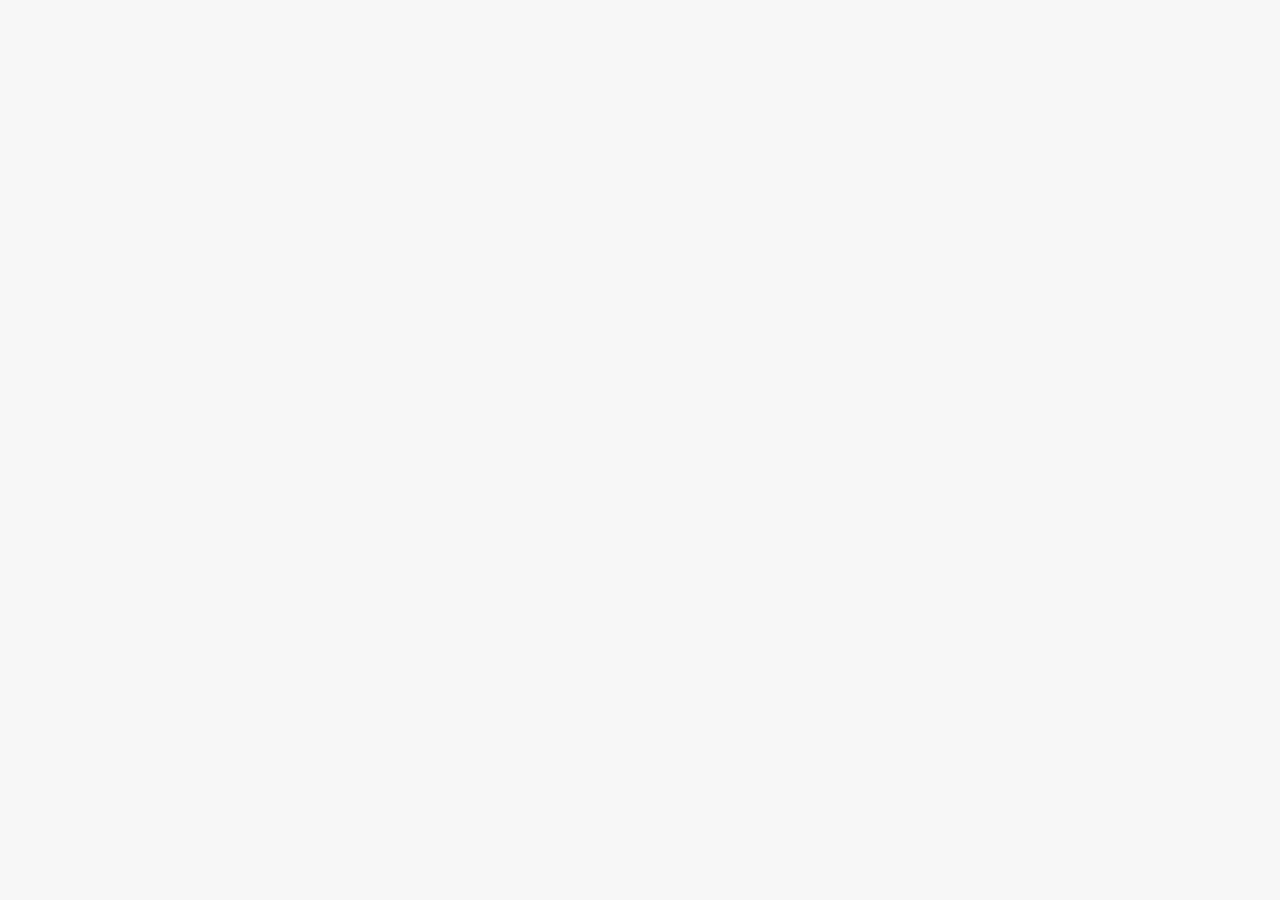
==== index.html @ 5f4c057f "Add files via upload" ====
<!doctype html><html lang="it"><head><meta charset="utf-8"><meta name="viewport" content="width=device-width,initial-scale=1"><title>Bicycle Line | Custom CRM</title><style>
:root{font-family:Inter,system-ui,-apple-system,Segoe UI,sans-serif;color:#21242b;background:#f5f6f8;font-size:14px}*{box-sizing:border-box}body{margin:0}button,input,select,textarea{font:inherit}button{cursor:pointer}button:disabled{opacity:.5;cursor:not-allowed}button:focus-visible,input:focus-visible,select:focus-visible,textarea:focus-visible{outline:2px solid #a92e3d;outline-offset:1px}.hidden{display:none!important}.shell{min-height:100vh}.sidebar{width:230px;background:#23252d;color:#fff;position:fixed;inset:0 auto 0 0;padding:25px 18px;display:flex;flex-direction:column;gap:18px}.brand{font-size:19px;font-weight:850;letter-spacing:.4px}.brand span{color:#f4a8b1}.mutedLight{color:#acacb7}.sidebtn{border:0;background:#353741;color:white;width:100%;border-radius:9px;padding:12px;text-align:left}.sidebtn.active{background:#8c2837}.sidefoot{margin-top:auto;overflow-wrap:anywhere;font-size:12px}.main{margin-left:230px;padding:32px;max-width:2000px}.top{display:flex;gap:12px;align-items:center;justify-content:space-between;margin-bottom:22px}.top h1{font-size:25px;margin:0}.sub{color:#707580;font-size:13px;margin-top:5px}.button{background:#922c3b;color:white;border:0;border-radius:8px;padding:10px 14px;font-weight:650}.button.alt{background:white;color:#252832;border:1px solid #dce0e6}.button.danger{background:#a62929}.toolbar{display:flex;gap:10px;margin:15px 0 23px;flex-wrap:wrap}input,select,textarea{background:white;border:1px solid #d8dce3;border-radius:8px;padding:10px;width:100%;color:#222}textarea{resize:vertical;min-height:75px}.toolbar input{max-width:310px}.toolbar select{max-width:210px}.columns{display:grid;grid-template-columns:repeat(5,minmax(205px,1fr));gap:12px;align-items:start}.column{background:#edf0f3;border-radius:12px;padding:12px;min-height:260px}.colhead{font-weight:750;display:flex;justify-content:space-between;align-items:center;margin-bottom:15px;font-size:13px}.count{background:#dfe3e8;padding:4px 8px;border-radius:100px}.dot{display:inline-block;width:9px;height:9px;border-radius:100%;margin-right:5px;background:#cd913a}.column:nth-child(2) .dot{background:#4a83ce}.column:nth-child(3) .dot{background:#8867cb}.column:nth-child(4) .dot{background:#c67e42}.column:nth-child(5) .dot{background:#39996f}.ticket{background:white;border:1px solid #e0e4e8;border-radius:10px;padding:14px;margin:0 0 10px;cursor:pointer;box-shadow:0 2px 4px #11111108}.ticket:hover{border-color:#bf6471}.ticket h3{font-size:14px;margin:0 0 6px}.ticket p{font-size:12px;color:#666b75;margin:4px 0}.pill{font-size:11px;background:#f6e6e8;color:#7f2733;border-radius:6px;padding:4px 6px;display:inline-block;margin-top:9px}.empty{padding:20px 6px;font-size:12px;color:#7c8189;text-align:center}.modalOverlay{position:fixed;inset:0;background:#12151c85;display:flex;justify-content:flex-end;z-index:6}.panel{width:min(560px,100%);height:100%;overflow:auto;background:white;padding:25px;box-shadow:-4px 0 25px #0002}.panel header{display:flex;justify-content:space-between;align-items:start;gap:10px}.panel h2{margin:0;font-size:23px}.close{border:0;background:#f1f2f4;padding:7px 11px;border-radius:7px}.fields{display:grid;grid-template-columns:repeat(2,minmax(0,1fr));gap:14px;margin:24px 0}.field{display:flex;flex-direction:column;gap:6px;min-width:0}.field.full{grid-column:1/-1}label{font-size:12px;font-weight:700;color:#6c7280}.value{white-space:pre-wrap;overflow-wrap:anywhere}.field a{overflow-wrap:anywhere;color:#9b2b3d}.field em{color:#9296a0;font-style:normal}.actions{display:flex;gap:10px;justify-content:flex-end;margin-top:20px}.section{border-top:1px solid #edf0f3;margin-top:22px;padding-top:20px}.events{display:flex;flex-direction:column;gap:10px}.event{font-size:12px;border-left:2px solid #d7dbe0;padding-left:10px;color:#5e636b}.card{background:white;border:1px solid #e0e4e8;padding:23px;border-radius:12px;max-width:560px}.authBg{min-height:100vh;display:grid;place-items:center;padding:20px}.authBg h1{font-size:27px}.stack{display:grid;gap:13px}.notice{padding:10px 14px;background:#fff3df;border:1px solid #efd8ac;border-radius:8px;color:#604619;margin:12px 0}.good{background:#e9f7ed;border-color:#c5e6d0;color:#255c36}.people{display:grid;gap:10px}.person{display:flex;justify-content:space-between;gap:8px;border:1px solid #e0e4e8;background:white;border-radius:8px;padding:12px}.person small{color:#888}.onlyDesktop{display:inline}@media(max-width:1100px){.columns{display:flex;overflow-x:auto;padding-bottom:25px}.column{min-width:225px;flex:1}}@media(max-width:700px){.sidebar{position:static;width:auto;padding:15px;gap:8px}.sidefoot{display:none}.main{margin:0;padding:18px}.top{flex-wrap:wrap}.top h1{font-size:20px}.onlyDesktop{display:none}}
</style></head><body>
<div id="setup" class="authBg hidden"><div class="card"><h1>Configurazione necessaria</h1><p>Apri <strong>config.js</strong> e inserisci URL progetto e chiave pubblica Supabase. Leggi la guida INSTALLAZIONE.md.</p></div></div>
<div id="auth" class="authBg hidden"><form class="card stack" id="loginForm"><div class="brand" style="color:#23252d">BICYCLE <span>LINE</span></div><h1>Custom CRM</h1><p class="sub">Accedi con la tua email aziendale.</p><div class="field"><label>Email</label><input id="loginEmail" type="email" required autocomplete="email"></div><div class="field"><label>Password</label><input id="loginPassword" type="password" required autocomplete="current-password"></div><button class="button">Accedi</button><button id="resetBtn" class="button alt" type="button">Password dimenticata?</button><div id="loginMsg" role="status"></div></form></div>
<div id="app" class="shell hidden"><aside class="sidebar"><div class="brand">BICYCLE <span>LINE</span><div class="mutedLight" style="font-size:12px;font-weight:400;margin-top:6px">Custom CRM</div></div><button id="boardTab" class="sidebtn active">▦ &nbsp; Richieste</button><button id="peopleTab" class="sidebtn">♙ &nbsp; Collaboratori</button><div class="sidefoot"><div id="myEmail"></div><div id="myRole" class="mutedLight"></div><button id="passwordBtn" style="margin-top:12px" class="sidebtn">Cambia password</button><button id="logoutBtn" style="margin-top:6px" class="sidebtn">Esci</button></div></aside><main class="main"><section id="boardView"><div class="top"><div><h1>Richieste Custom</h1><div class="sub">Tutte le squadre, sempre visibili a tutti i collaboratori.</div></div><button class="button" id="newBtn">+ Nuova richiesta</button></div><div id="notice"></div><div class="toolbar"><input id="search" placeholder="Cerca squadra, referente, email..."><select id="filterAssignee"><option value="">Tutti i collaboratori</option></select><button class="button alt" id="refresh">↻ Aggiorna</button></div><div class="columns" id="columns"></div></section><section id="peopleView" class="hidden"><div class="top"><div><h1>Collaboratori</h1><div class="sub">Tutti vedono le richieste. Solo gli amministratori inviano inviti.</div></div></div><div id="inviteBlock" class="card hidden"><h3>Invita un collaboratore</h3><form id="inviteForm" class="stack"><input type="text" id="inviteName" placeholder="Nome e cognome"><input type="email" id="inviteEmail" placeholder="Email del collaboratore" required><button class="button">Invia invito</button><div id="inviteMsg" role="status"></div></form></div><h3>Utenti attivi</h3><div id="peopleList" class="people"></div></section></main></div>
<div class="modalOverlay hidden" id="overlay"><div class="panel"><header><div><h2 id="panelTitle">Richiesta</h2><div id="panelCreated" class="sub"></div></div><button class="close" id="closePanel" aria-label="Chiudi">✕</button></header><form id="requestForm"><div class="fields"><div class="field full"><label>Nome squadra</label><input id="fTeam" required maxlength="250"></div><div class="field"><label>Referente</label><input id="fName" maxlength="250"></div><div class="field"><label>Sport</label><input id="fSport" maxlength="100"></div><div class="field"><label>Email</label><input id="fEmail" type="email" maxlength="320"></div><div class="field"><label>Numero atleti</label><input id="fAthletes" maxlength="100"></div><div class="field full"><label>Telefono</label><input id="fPhone" maxlength="100"></div><div class="field full"><label>Messaggio ricevuto</label><textarea id="fMessage" rows="3" maxlength="10000"></textarea></div></div><div class="section stack"><div class="field"><label>Stato</label><select id="fStatus"></select></div><div class="field"><label>Assegnato a</label><select id="fAssignee"></select></div><div class="field"><label>Note interne</label><textarea id="fNotes" rows="3" maxlength="10000" placeholder="Annotazioni visibili a tutti i collaboratori"></textarea></div></div><div class="actions"><button class="button alt" type="button" id="cancel">Annulla</button><button class="button" id="saveRequest" type="submit">Salva modifiche</button></div><div id="formMsg" role="status"></div></form><div class="section" id="historyArea"><h3>Storico attività</h3><div id="events" class="events"></div></div></div></div>
<script src="./config.js"></script><script type="module">
import {createClient} from 'https://esm.sh/@supabase/supabase-js@2';
const cfg=window.CRM_CONFIG||{};const $=id=>document.getElementById(id);
const labels={da_rispondere:'Da rispondere',in_trattativa:'In trattativa',preventivo_inviato:'Preventivo inviato',in_lavorazione:'In lavorazione',completato:'Completato'};
const esc=s=>String(s??'').replace(/[&<>"']/g,c=>({'&':'&amp;','<':'&lt;','>':'&gt;','"':'&quot;',"'":'&#39;'}[c]));
const date=s=>s?new Date(s).toLocaleString('it-IT'):'—';
let db=null,session=null,me=null,profiles=[],requests=[],editing=null,channel=null;
const message=(el,t,ok=false)=>{el.innerHTML=t?`<div class="notice ${ok?'good':''}">${esc(t)}</div>`:''};
if(!cfg.supabaseUrl||!cfg.supabaseAnonKey||cfg.supabaseUrl.includes('YOUR_PROJECT'))$('setup').classList.remove('hidden');
else {db=createClient(cfg.supabaseUrl,cfg.supabaseAnonKey,{auth:{persistSession:true,autoRefreshToken:true,detectSessionInUrl:true}});init();}
async function init(){const {data:{session:s}}=await db.auth.getSession();await routeSession(s);db.auth.onAuthStateChange((event,s)=>{if(event==='SIGNED_OUT')routeSession(null);else if(event==='SIGNED_IN'||event==='TOKEN_REFRESHED'||event==='USER_UPDATED')setTimeout(()=>routeSession(s),0);});}
async function routeSession(s){session=s;if(!s){$('app').classList.add('hidden');$('auth').classList.remove('hidden');return;}const {data,error}=await db.from('profiles').select('*').eq('id',s.user.id).single();if(error||!data){$('auth').classList.remove('hidden');$('app').classList.add('hidden');message($('loginMsg'),'Profilo non disponibile: verifica lo schema e il trigger su Supabase.');return;}me=data;$('myEmail').textContent=me.email;$('myRole').textContent=me.role==='admin'?'Amministratore':'Collaboratore';$('auth').classList.add('hidden');$('app').classList.remove('hidden');$('inviteBlock').classList.toggle('hidden',me.role!=='admin');await reload();subscribe();if(location.hash.includes('type=invite')||location.hash.includes('type=recovery')){history.replaceState(null,'',location.pathname);setTimeout(()=>changePassword(),100);}}
async function reload(){const [pr,rr]=await Promise.all([db.from('profiles').select('id,email,full_name,role').order('email'),db.from('requests').select('*').order('created_at',{ascending:false}).limit(2000)]);if(pr.error||rr.error){message($('notice'),pr.error?.message||rr.error?.message);return;}profiles=pr.data;requests=rr.data;render();}
function subscribe(){if(channel)db.removeChannel(channel);channel=db.channel('crm-changes').on('postgres_changes',{event:'*',schema:'public',table:'requests'},()=>reload()).on('postgres_changes',{event:'*',schema:'public',table:'profiles'},()=>reload()).subscribe();}
function userName(id){const u=profiles.find(p=>p.id===id);return u?(u.full_name||u.email):'Non assegnato';}
function render(){const q=$('search').value.toLowerCase().trim(),f=$('filterAssignee').value;$('filterAssignee').innerHTML='<option value="">Tutti i collaboratori</option><option value="none">Non assegnate</option>'+profiles.map(p=>`<option value="${esc(p.id)}">${esc(p.full_name||p.email)}</option>`).join('');$('filterAssignee').value=f;const found=requests.filter(r=>(!q||[r.team,r.contact_name,r.email,r.sport,r.message].some(v=>String(v||'').toLowerCase().includes(q)))&&(!f||(f==='none'?!r.assigned_to:r.assigned_to===f)));$('columns').innerHTML=Object.entries(labels).map(([key,label])=>{const list=found.filter(r=>r.status===key);return `<div class="column"><div class="colhead"><span><i class="dot"></i>${esc(label)}</span><span class="count">${list.length}</span></div>${list.map(r=>`<article class="ticket" data-id="${esc(r.id)}" tabindex="0" role="button"><h3>${esc(r.team)}</h3><p>${esc(r.contact_name||'Referente non indicato')}</p><p>${esc(r.sport||'Sport non indicato')} · ${esc(date(r.created_at).split(',')[0])}</p><span class="pill">♙ ${esc(userName(r.assigned_to))}</span></article>`).join('')||'<div class="empty">Nessuna richiesta</div>'}</div>`}).join('');document.querySelectorAll('.ticket').forEach(el=>{const open=()=>openRequest(el.dataset.id);el.addEventListener('click',open);el.addEventListener('keydown',e=>{if(e.key==='Enter')open();});});$('peopleList').innerHTML=profiles.map(p=>`<div class="person"><span><strong>${esc(p.full_name||p.email)}</strong><br><small>${esc(p.email)}</small></span><span>${p.role==='admin'?'Amministratore':'Collaboratore'}</span></div>`).join('');}
function openRequest(id=null){editing=id?requests.find(x=>x.id===id):null;const r=editing||{};$('panelTitle').textContent=r.team||'Nuova richiesta';$('panelCreated').textContent=editing?'Ricevuta il '+date(r.created_at):'Inserimento manuale';for(const [field,key] of [['fTeam','team'],['fName','contact_name'],['fSport','sport'],['fEmail','email'],['fAthletes','athletes'],['fPhone','phone'],['fMessage','message'],['fNotes','notes']])$(field).value=r[key]||'';$('fStatus').innerHTML=Object.entries(labels).map(([k,v])=>`<option value="${k}">${v}</option>`).join('');$('fStatus').value=r.status||'da_rispondere';$('fAssignee').innerHTML='<option value="">Non assegnato</option>'+profiles.map(p=>`<option value="${esc(p.id)}">${esc(p.full_name||p.email)}</option>`).join('');$('fAssignee').value=r.assigned_to||'';message($('formMsg'),'');$('historyArea').classList.toggle('hidden',!editing);$('overlay').classList.remove('hidden');if(editing)loadEvents(id);}
async function loadEvents(id){$('events').textContent='Caricamento...';const {data,error}=await db.from('request_events').select('*').eq('request_id',id).order('created_at',{ascending:false}).limit(80);if(error){$('events').textContent='Storico non disponibile';return;}$('events').innerHTML=(data||[]).map(e=>`<div class="event"><strong>${e.event_type==='created'?'Richiesta creata':'Richiesta aggiornata'}</strong> · ${esc(e.actor?userName(e.actor):'Automazione')} · ${esc(date(e.created_at))}<div>${esc(Object.keys(e.detail||{}).filter(x=>x!=='source').map(x=>x==='status'?'Stato':x==='assigned_to'?'Assegnazione':x==='notes'?'Note':x==='contact'?'Dati contatto':x).join(', '))}</div></div>`).join('')||'Nessuna attività';}
function close(){ $('overlay').classList.add('hidden');editing=null;}
$('requestForm').addEventListener('submit',async e=>{e.preventDefault();const payload={team:$('fTeam').value.trim(),contact_name:$('fName').value.trim(),sport:$('fSport').value.trim(),email:$('fEmail').value.trim(),athletes:$('fAthletes').value.trim(),phone:$('fPhone').value.trim(),message:$('fMessage').value.trim(),notes:$('fNotes').value,status:$('fStatus').value,assigned_to:$('fAssignee').value||null};if(!payload.team)return message($('formMsg'),'Nome squadra obbligatorio');$('saveRequest').disabled=true;const result=editing?await db.from('requests').update(payload).eq('id',editing.id):await db.from('requests').insert({...payload,created_by:me.id,source:'manual'});$('saveRequest').disabled=false;if(result.error)return message($('formMsg'),result.error.message);close();await reload();});
$('loginForm').addEventListener('submit',async e=>{e.preventDefault();const {error}=await db.auth.signInWithPassword({email:$('loginEmail').value,password:$('loginPassword').value});message($('loginMsg'),error?error.message:'Accesso effettuato',!error);});
$('resetBtn').onclick=async()=>{const email=$('loginEmail').value.trim();if(!email)return message($('loginMsg'),'Inserisci prima la tua email.');const {error}=await db.auth.resetPasswordForEmail(email,{redirectTo:location.origin+location.pathname});message($('loginMsg'),error?error.message:'Se l’account esiste, riceverai un link per reimpostare la password.',!error);};
async function changePassword(){const pw=prompt('Inserisci la nuova password (minimo 8 caratteri):');if(pw===null)return;if(pw.length<8)return alert('Password troppo corta.');const {error}=await db.auth.updateUser({password:pw});alert(error?error.message:'Password aggiornata.');}
$('passwordBtn').onclick=changePassword;$('logoutBtn').onclick=()=>db.auth.signOut();$('newBtn').onclick=()=>openRequest();$('closePanel').onclick=close;$('cancel').onclick=close;$('overlay').addEventListener('click',e=>{if(e.target===$('overlay'))close();});$('search').addEventListener('input',render);$('filterAssignee').addEventListener('change',render);$('refresh').onclick=reload;
$('boardTab').onclick=()=>toggleTab(true);$('peopleTab').onclick=()=>toggleTab(false);function toggleTab(board){$('boardView').classList.toggle('hidden',!board);$('peopleView').classList.toggle('hidden',board);$('boardTab').classList.toggle('active',board);$('peopleTab').classList.toggle('active',!board);}
$('inviteForm').onsubmit=async e=>{e.preventDefault();message($('inviteMsg'),'');const {data,error}=await db.functions.invoke('invite-user',{body:{email:$('inviteEmail').value.trim(),full_name:$('inviteName').value.trim()}});if(error||data?.error)return message($('inviteMsg'),data?.error||error?.message||'Invito non riuscito');message($('inviteMsg'),'Invito inviato. Il collaboratore deve aprire la mail.',true);$('inviteForm').reset();};
</script></body></html>
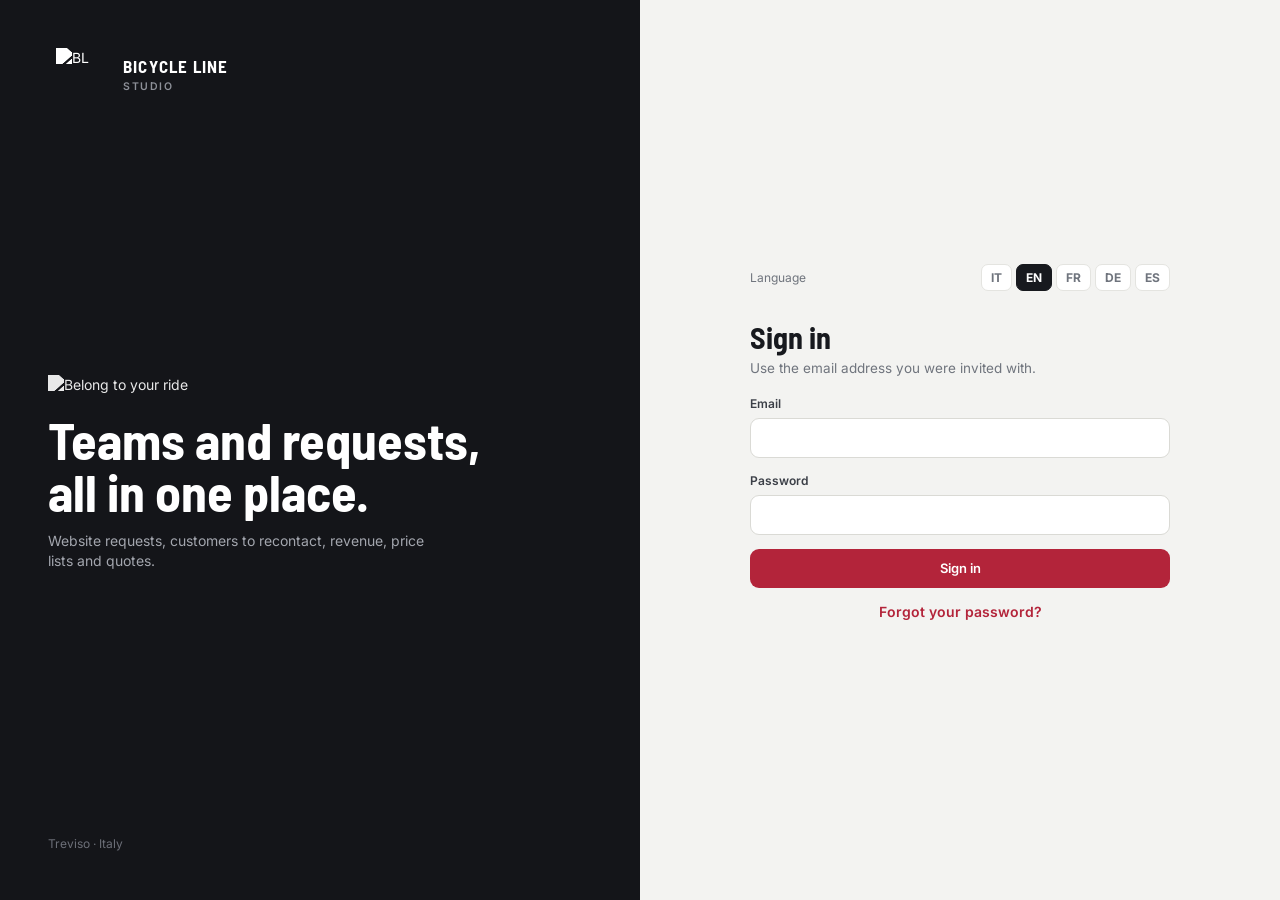
==== commit 9a3a01a2: "Add files via upload" ====
--- a/index.html
+++ b/index.html
@@ -1,34 +1,36 @@
-<!doctype html><html lang="it"><head><meta charset="utf-8"><meta name="viewport" content="width=device-width,initial-scale=1"><title>Bicycle Line | Custom CRM</title><style>
-:root{font-family:Inter,system-ui,-apple-system,Segoe UI,sans-serif;color:#21242b;background:#f5f6f8;font-size:14px}*{box-sizing:border-box}body{margin:0}button,input,select,textarea{font:inherit}button{cursor:pointer}button:disabled{opacity:.5;cursor:not-allowed}button:focus-visible,input:focus-visible,select:focus-visible,textarea:focus-visible{outline:2px solid #a92e3d;outline-offset:1px}.hidden{display:none!important}.shell{min-height:100vh}.sidebar{width:230px;background:#23252d;color:#fff;position:fixed;inset:0 auto 0 0;padding:25px 18px;display:flex;flex-direction:column;gap:18px}.brand{font-size:19px;font-weight:850;letter-spacing:.4px}.brand span{color:#f4a8b1}.mutedLight{color:#acacb7}.sidebtn{border:0;background:#353741;color:white;width:100%;border-radius:9px;padding:12px;text-align:left}.sidebtn.active{background:#8c2837}.sidefoot{margin-top:auto;overflow-wrap:anywhere;font-size:12px}.main{margin-left:230px;padding:32px;max-width:2000px}.top{display:flex;gap:12px;align-items:center;justify-content:space-between;margin-bottom:22px}.top h1{font-size:25px;margin:0}.sub{color:#707580;font-size:13px;margin-top:5px}.button{background:#922c3b;color:white;border:0;border-radius:8px;padding:10px 14px;font-weight:650}.button.alt{background:white;color:#252832;border:1px solid #dce0e6}.button.danger{background:#a62929}.toolbar{display:flex;gap:10px;margin:15px 0 23px;flex-wrap:wrap}input,select,textarea{background:white;border:1px solid #d8dce3;border-radius:8px;padding:10px;width:100%;color:#222}textarea{resize:vertical;min-height:75px}.toolbar input{max-width:310px}.toolbar select{max-width:210px}.columns{display:grid;grid-template-columns:repeat(5,minmax(205px,1fr));gap:12px;align-items:start}.column{background:#edf0f3;border-radius:12px;padding:12px;min-height:260px}.colhead{font-weight:750;display:flex;justify-content:space-between;align-items:center;margin-bottom:15px;font-size:13px}.count{background:#dfe3e8;padding:4px 8px;border-radius:100px}.dot{display:inline-block;width:9px;height:9px;border-radius:100%;margin-right:5px;background:#cd913a}.column:nth-child(2) .dot{background:#4a83ce}.column:nth-child(3) .dot{background:#8867cb}.column:nth-child(4) .dot{background:#c67e42}.column:nth-child(5) .dot{background:#39996f}.ticket{background:white;border:1px solid #e0e4e8;border-radius:10px;padding:14px;margin:0 0 10px;cursor:pointer;box-shadow:0 2px 4px #11111108}.ticket:hover{border-color:#bf6471}.ticket h3{font-size:14px;margin:0 0 6px}.ticket p{font-size:12px;color:#666b75;margin:4px 0}.pill{font-size:11px;background:#f6e6e8;color:#7f2733;border-radius:6px;padding:4px 6px;display:inline-block;margin-top:9px}.empty{padding:20px 6px;font-size:12px;color:#7c8189;text-align:center}.modalOverlay{position:fixed;inset:0;background:#12151c85;display:flex;justify-content:flex-end;z-index:6}.panel{width:min(560px,100%);height:100%;overflow:auto;background:white;padding:25px;box-shadow:-4px 0 25px #0002}.panel header{display:flex;justify-content:space-between;align-items:start;gap:10px}.panel h2{margin:0;font-size:23px}.close{border:0;background:#f1f2f4;padding:7px 11px;border-radius:7px}.fields{display:grid;grid-template-columns:repeat(2,minmax(0,1fr));gap:14px;margin:24px 0}.field{display:flex;flex-direction:column;gap:6px;min-width:0}.field.full{grid-column:1/-1}label{font-size:12px;font-weight:700;color:#6c7280}.value{white-space:pre-wrap;overflow-wrap:anywhere}.field a{overflow-wrap:anywhere;color:#9b2b3d}.field em{color:#9296a0;font-style:normal}.actions{display:flex;gap:10px;justify-content:flex-end;margin-top:20px}.section{border-top:1px solid #edf0f3;margin-top:22px;padding-top:20px}.events{display:flex;flex-direction:column;gap:10px}.event{font-size:12px;border-left:2px solid #d7dbe0;padding-left:10px;color:#5e636b}.card{background:white;border:1px solid #e0e4e8;padding:23px;border-radius:12px;max-width:560px}.authBg{min-height:100vh;display:grid;place-items:center;padding:20px}.authBg h1{font-size:27px}.stack{display:grid;gap:13px}.notice{padding:10px 14px;background:#fff3df;border:1px solid #efd8ac;border-radius:8px;color:#604619;margin:12px 0}.good{background:#e9f7ed;border-color:#c5e6d0;color:#255c36}.people{display:grid;gap:10px}.person{display:flex;justify-content:space-between;gap:8px;border:1px solid #e0e4e8;background:white;border-radius:8px;padding:12px}.person small{color:#888}.onlyDesktop{display:inline}@media(max-width:1100px){.columns{display:flex;overflow-x:auto;padding-bottom:25px}.column{min-width:225px;flex:1}}@media(max-width:700px){.sidebar{position:static;width:auto;padding:15px;gap:8px}.sidefoot{display:none}.main{margin:0;padding:18px}.top{flex-wrap:wrap}.top h1{font-size:20px}.onlyDesktop{display:none}}
-</style></head><body>
-<div id="setup" class="authBg hidden"><div class="card"><h1>Configurazione necessaria</h1><p>Apri <strong>config.js</strong> e inserisci URL progetto e chiave pubblica Supabase. Leggi la guida INSTALLAZIONE.md.</p></div></div>
-<div id="auth" class="authBg hidden"><form class="card stack" id="loginForm"><div class="brand" style="color:#23252d">BICYCLE <span>LINE</span></div><h1>Custom CRM</h1><p class="sub">Accedi con la tua email aziendale.</p><div class="field"><label>Email</label><input id="loginEmail" type="email" required autocomplete="email"></div><div class="field"><label>Password</label><input id="loginPassword" type="password" required autocomplete="current-password"></div><button class="button">Accedi</button><button id="resetBtn" class="button alt" type="button">Password dimenticata?</button><div id="loginMsg" role="status"></div></form></div>
-<div id="app" class="shell hidden"><aside class="sidebar"><div class="brand">BICYCLE <span>LINE</span><div class="mutedLight" style="font-size:12px;font-weight:400;margin-top:6px">Custom CRM</div></div><button id="boardTab" class="sidebtn active">▦ &nbsp; Richieste</button><button id="peopleTab" class="sidebtn">♙ &nbsp; Collaboratori</button><div class="sidefoot"><div id="myEmail"></div><div id="myRole" class="mutedLight"></div><button id="passwordBtn" style="margin-top:12px" class="sidebtn">Cambia password</button><button id="logoutBtn" style="margin-top:6px" class="sidebtn">Esci</button></div></aside><main class="main"><section id="boardView"><div class="top"><div><h1>Richieste Custom</h1><div class="sub">Tutte le squadre, sempre visibili a tutti i collaboratori.</div></div><button class="button" id="newBtn">+ Nuova richiesta</button></div><div id="notice"></div><div class="toolbar"><input id="search" placeholder="Cerca squadra, referente, email..."><select id="filterAssignee"><option value="">Tutti i collaboratori</option></select><button class="button alt" id="refresh">↻ Aggiorna</button></div><div class="columns" id="columns"></div></section><section id="peopleView" class="hidden"><div class="top"><div><h1>Collaboratori</h1><div class="sub">Tutti vedono le richieste. Solo gli amministratori inviano inviti.</div></div></div><div id="inviteBlock" class="card hidden"><h3>Invita un collaboratore</h3><form id="inviteForm" class="stack"><input type="text" id="inviteName" placeholder="Nome e cognome"><input type="email" id="inviteEmail" placeholder="Email del collaboratore" required><button class="button">Invia invito</button><div id="inviteMsg" role="status"></div></form></div><h3>Utenti attivi</h3><div id="peopleList" class="people"></div></section></main></div>
-<div class="modalOverlay hidden" id="overlay"><div class="panel"><header><div><h2 id="panelTitle">Richiesta</h2><div id="panelCreated" class="sub"></div></div><button class="close" id="closePanel" aria-label="Chiudi">✕</button></header><form id="requestForm"><div class="fields"><div class="field full"><label>Nome squadra</label><input id="fTeam" required maxlength="250"></div><div class="field"><label>Referente</label><input id="fName" maxlength="250"></div><div class="field"><label>Sport</label><input id="fSport" maxlength="100"></div><div class="field"><label>Email</label><input id="fEmail" type="email" maxlength="320"></div><div class="field"><label>Numero atleti</label><input id="fAthletes" maxlength="100"></div><div class="field full"><label>Telefono</label><input id="fPhone" maxlength="100"></div><div class="field full"><label>Messaggio ricevuto</label><textarea id="fMessage" rows="3" maxlength="10000"></textarea></div></div><div class="section stack"><div class="field"><label>Stato</label><select id="fStatus"></select></div><div class="field"><label>Assegnato a</label><select id="fAssignee"></select></div><div class="field"><label>Note interne</label><textarea id="fNotes" rows="3" maxlength="10000" placeholder="Annotazioni visibili a tutti i collaboratori"></textarea></div></div><div class="actions"><button class="button alt" type="button" id="cancel">Annulla</button><button class="button" id="saveRequest" type="submit">Salva modifiche</button></div><div id="formMsg" role="status"></div></form><div class="section" id="historyArea"><h3>Storico attività</h3><div id="events" class="events"></div></div></div></div>
-<script src="./config.js"></script><script type="module">
-import {createClient} from 'https://esm.sh/@supabase/supabase-js@2';
-const cfg=window.CRM_CONFIG||{};const $=id=>document.getElementById(id);
-const labels={da_rispondere:'Da rispondere',in_trattativa:'In trattativa',preventivo_inviato:'Preventivo inviato',in_lavorazione:'In lavorazione',completato:'Completato'};
-const esc=s=>String(s??'').replace(/[&<>"']/g,c=>({'&':'&amp;','<':'&lt;','>':'&gt;','"':'&quot;',"'":'&#39;'}[c]));
-const date=s=>s?new Date(s).toLocaleString('it-IT'):'—';
-let db=null,session=null,me=null,profiles=[],requests=[],editing=null,channel=null;
-const message=(el,t,ok=false)=>{el.innerHTML=t?`<div class="notice ${ok?'good':''}">${esc(t)}</div>`:''};
-if(!cfg.supabaseUrl||!cfg.supabaseAnonKey||cfg.supabaseUrl.includes('YOUR_PROJECT'))$('setup').classList.remove('hidden');
-else {db=createClient(cfg.supabaseUrl,cfg.supabaseAnonKey,{auth:{persistSession:true,autoRefreshToken:true,detectSessionInUrl:true}});init();}
-async function init(){const {data:{session:s}}=await db.auth.getSession();await routeSession(s);db.auth.onAuthStateChange((event,s)=>{if(event==='SIGNED_OUT')routeSession(null);else if(event==='SIGNED_IN'||event==='TOKEN_REFRESHED'||event==='USER_UPDATED')setTimeout(()=>routeSession(s),0);});}
-async function routeSession(s){session=s;if(!s){$('app').classList.add('hidden');$('auth').classList.remove('hidden');return;}const {data,error}=await db.from('profiles').select('*').eq('id',s.user.id).single();if(error||!data){$('auth').classList.remove('hidden');$('app').classList.add('hidden');message($('loginMsg'),'Profilo non disponibile: verifica lo schema e il trigger su Supabase.');return;}me=data;$('myEmail').textContent=me.email;$('myRole').textContent=me.role==='admin'?'Amministratore':'Collaboratore';$('auth').classList.add('hidden');$('app').classList.remove('hidden');$('inviteBlock').classList.toggle('hidden',me.role!=='admin');await reload();subscribe();if(location.hash.includes('type=invite')||location.hash.includes('type=recovery')){history.replaceState(null,'',location.pathname);setTimeout(()=>changePassword(),100);}}
-async function reload(){const [pr,rr]=await Promise.all([db.from('profiles').select('id,email,full_name,role').order('email'),db.from('requests').select('*').order('created_at',{ascending:false}).limit(2000)]);if(pr.error||rr.error){message($('notice'),pr.error?.message||rr.error?.message);return;}profiles=pr.data;requests=rr.data;render();}
-function subscribe(){if(channel)db.removeChannel(channel);channel=db.channel('crm-changes').on('postgres_changes',{event:'*',schema:'public',table:'requests'},()=>reload()).on('postgres_changes',{event:'*',schema:'public',table:'profiles'},()=>reload()).subscribe();}
-function userName(id){const u=profiles.find(p=>p.id===id);return u?(u.full_name||u.email):'Non assegnato';}
-function render(){const q=$('search').value.toLowerCase().trim(),f=$('filterAssignee').value;$('filterAssignee').innerHTML='<option value="">Tutti i collaboratori</option><option value="none">Non assegnate</option>'+profiles.map(p=>`<option value="${esc(p.id)}">${esc(p.full_name||p.email)}</option>`).join('');$('filterAssignee').value=f;const found=requests.filter(r=>(!q||[r.team,r.contact_name,r.email,r.sport,r.message].some(v=>String(v||'').toLowerCase().includes(q)))&&(!f||(f==='none'?!r.assigned_to:r.assigned_to===f)));$('columns').innerHTML=Object.entries(labels).map(([key,label])=>{const list=found.filter(r=>r.status===key);return `<div class="column"><div class="colhead"><span><i class="dot"></i>${esc(label)}</span><span class="count">${list.length}</span></div>${list.map(r=>`<article class="ticket" data-id="${esc(r.id)}" tabindex="0" role="button"><h3>${esc(r.team)}</h3><p>${esc(r.contact_name||'Referente non indicato')}</p><p>${esc(r.sport||'Sport non indicato')} · ${esc(date(r.created_at).split(',')[0])}</p><span class="pill">♙ ${esc(userName(r.assigned_to))}</span></article>`).join('')||'<div class="empty">Nessuna richiesta</div>'}</div>`}).join('');document.querySelectorAll('.ticket').forEach(el=>{const open=()=>openRequest(el.dataset.id);el.addEventListener('click',open);el.addEventListener('keydown',e=>{if(e.key==='Enter')open();});});$('peopleList').innerHTML=profiles.map(p=>`<div class="person"><span><strong>${esc(p.full_name||p.email)}</strong><br><small>${esc(p.email)}</small></span><span>${p.role==='admin'?'Amministratore':'Collaboratore'}</span></div>`).join('');}
-function openRequest(id=null){editing=id?requests.find(x=>x.id===id):null;const r=editing||{};$('panelTitle').textContent=r.team||'Nuova richiesta';$('panelCreated').textContent=editing?'Ricevuta il '+date(r.created_at):'Inserimento manuale';for(const [field,key] of [['fTeam','team'],['fName','contact_name'],['fSport','sport'],['fEmail','email'],['fAthletes','athletes'],['fPhone','phone'],['fMessage','message'],['fNotes','notes']])$(field).value=r[key]||'';$('fStatus').innerHTML=Object.entries(labels).map(([k,v])=>`<option value="${k}">${v}</option>`).join('');$('fStatus').value=r.status||'da_rispondere';$('fAssignee').innerHTML='<option value="">Non assegnato</option>'+profiles.map(p=>`<option value="${esc(p.id)}">${esc(p.full_name||p.email)}</option>`).join('');$('fAssignee').value=r.assigned_to||'';message($('formMsg'),'');$('historyArea').classList.toggle('hidden',!editing);$('overlay').classList.remove('hidden');if(editing)loadEvents(id);}
-async function loadEvents(id){$('events').textContent='Caricamento...';const {data,error}=await db.from('request_events').select('*').eq('request_id',id).order('created_at',{ascending:false}).limit(80);if(error){$('events').textContent='Storico non disponibile';return;}$('events').innerHTML=(data||[]).map(e=>`<div class="event"><strong>${e.event_type==='created'?'Richiesta creata':'Richiesta aggiornata'}</strong> · ${esc(e.actor?userName(e.actor):'Automazione')} · ${esc(date(e.created_at))}<div>${esc(Object.keys(e.detail||{}).filter(x=>x!=='source').map(x=>x==='status'?'Stato':x==='assigned_to'?'Assegnazione':x==='notes'?'Note':x==='contact'?'Dati contatto':x).join(', '))}</div></div>`).join('')||'Nessuna attività';}
-function close(){ $('overlay').classList.add('hidden');editing=null;}
-$('requestForm').addEventListener('submit',async e=>{e.preventDefault();const payload={team:$('fTeam').value.trim(),contact_name:$('fName').value.trim(),sport:$('fSport').value.trim(),email:$('fEmail').value.trim(),athletes:$('fAthletes').value.trim(),phone:$('fPhone').value.trim(),message:$('fMessage').value.trim(),notes:$('fNotes').value,status:$('fStatus').value,assigned_to:$('fAssignee').value||null};if(!payload.team)return message($('formMsg'),'Nome squadra obbligatorio');$('saveRequest').disabled=true;const result=editing?await db.from('requests').update(payload).eq('id',editing.id):await db.from('requests').insert({...payload,created_by:me.id,source:'manual'});$('saveRequest').disabled=false;if(result.error)return message($('formMsg'),result.error.message);close();await reload();});
-$('loginForm').addEventListener('submit',async e=>{e.preventDefault();const {error}=await db.auth.signInWithPassword({email:$('loginEmail').value,password:$('loginPassword').value});message($('loginMsg'),error?error.message:'Accesso effettuato',!error);});
-$('resetBtn').onclick=async()=>{const email=$('loginEmail').value.trim();if(!email)return message($('loginMsg'),'Inserisci prima la tua email.');const {error}=await db.auth.resetPasswordForEmail(email,{redirectTo:location.origin+location.pathname});message($('loginMsg'),error?error.message:'Se l’account esiste, riceverai un link per reimpostare la password.',!error);};
-async function changePassword(){const pw=prompt('Inserisci la nuova password (minimo 8 caratteri):');if(pw===null)return;if(pw.length<8)return alert('Password troppo corta.');const {error}=await db.auth.updateUser({password:pw});alert(error?error.message:'Password aggiornata.');}
-$('passwordBtn').onclick=changePassword;$('logoutBtn').onclick=()=>db.auth.signOut();$('newBtn').onclick=()=>openRequest();$('closePanel').onclick=close;$('cancel').onclick=close;$('overlay').addEventListener('click',e=>{if(e.target===$('overlay'))close();});$('search').addEventListener('input',render);$('filterAssignee').addEventListener('change',render);$('refresh').onclick=reload;
-$('boardTab').onclick=()=>toggleTab(true);$('peopleTab').onclick=()=>toggleTab(false);function toggleTab(board){$('boardView').classList.toggle('hidden',!board);$('peopleView').classList.toggle('hidden',board);$('boardTab').classList.toggle('active',board);$('peopleTab').classList.toggle('active',!board);}
-$('inviteForm').onsubmit=async e=>{e.preventDefault();message($('inviteMsg'),'');const {data,error}=await db.functions.invoke('invite-user',{body:{email:$('inviteEmail').value.trim(),full_name:$('inviteName').value.trim()}});if(error||data?.error)return message($('inviteMsg'),data?.error||error?.message||'Invito non riuscito');message($('inviteMsg'),'Invito inviato. Il collaboratore deve aprire la mail.',true);$('inviteForm').reset();};
-</script></body></html>
+<!doctype html>
+<html lang="it">
+<head>
+<meta charset="utf-8">
+<meta name="viewport" content="width=device-width,initial-scale=1">
+<title>Bicycle Line Studio</title>
+<meta name="robots" content="noindex,nofollow">
+<link rel="preconnect" href="https://fonts.googleapis.com">
+<link rel="preconnect" href="https://fonts.gstatic.com" crossorigin>
+<link href="https://fonts.googleapis.com/css2?family=Barlow+Semi+Condensed:wght@600;700&family=Inter:wght@400;500;600;700&display=swap" rel="stylesheet">
+<link rel="stylesheet" href="css/app.css">
+<link rel="icon" type="image/png" href="img/brand/bl-logo.png">
+</head>
+<body>
+<div id="app"></div>
+<div id="docroot"></div>
+<script src="js/config.js"></script>
+<script src="js/i18n.js"></script>
+<script src="js/pricing.js"></script>
+<script src="js/catalog-data.js?v=14"></script>
+<script src="js/listino-2027.js?v=14"></script>
+<script src="js/sql-numeri.js?v=14"></script>
+<script src="js/seed.js"></script>
+<script src="js/store-local.js"></script>
+<script src="js/store-supabase.js?v=14"></script>
+<script src="js/core.js?v=14"></script>
+<script src="js/views/home.js"></script>
+<script src="js/views/crm.js?v=14"></script>
+<script src="js/views/catalog.js"></script>
+<script src="js/views/comments.js"></script>
+<script src="js/views/editor.js"></script>
+<script src="js/views/admin.js?v=14"></script>
+<script src="js/quote-pdf.js"></script>
+<script>BL.start();</script>
+</body>
+</html>
--- a/css/app.css
+++ b/css/app.css
@@ -0,0 +1,570 @@
+/* Bicycle Line Studio — stile */
+:root {
+  --bg: #f3f3f1;
+  --surface: #ffffff;
+  --surface-2: #f8f8f6;
+  --ink: #17191e;
+  --ink-2: #3b3f47;
+  --muted: #6f747d;
+  --faint: #9a9ea6;
+  --line: #e4e4e0;
+  --line-2: #efefec;
+  --brand: #b3243a;
+  --brand-ink: #8f1a2d;
+  --brand-soft: #f8e9ec;
+  --side: #141519;
+  --side-2: #1f2127;
+  --side-ink: #c9cbd1;
+  --ok: #1f7a4d; --ok-soft: #e5f3eb;
+  --warn: #a8670f; --warn-soft: #fbf0dc;
+  --info: #2c62a8; --info-soft: #e6eef9;
+  --violet: #6046b0; --violet-soft: #eee9f9;
+  --danger: #b42318; --danger-soft: #fdeceb;
+  --radius: 12px;
+  --shadow: 0 1px 2px rgba(20, 21, 25, .05), 0 4px 16px rgba(20, 21, 25, .04);
+  --shadow-lg: 0 20px 60px rgba(20, 21, 25, .18);
+  --font: 'Inter', system-ui, -apple-system, 'Segoe UI', sans-serif;
+  --display: 'Barlow Semi Condensed', 'Inter', system-ui, sans-serif;
+}
+* { box-sizing: border-box; }
+html, body { margin: 0; background: var(--bg); color: var(--ink); font: 14px/1.45 var(--font); -webkit-font-smoothing: antialiased; }
+button, input, select, textarea { font: inherit; color: inherit; }
+button { cursor: pointer; }
+button:disabled { opacity: .45; cursor: not-allowed; }
+a { color: var(--brand); text-decoration: none; }
+:focus-visible { outline: 2px solid var(--brand); outline-offset: 2px; }
+.hidden { display: none !important; }
+svg.i { width: 18px; height: 18px; flex: none; stroke: currentColor; fill: none; stroke-width: 1.8; stroke-linecap: round; stroke-linejoin: round; }
+
+/* ---------- Shell ---------- */
+.shell { display: grid; grid-template-columns: 248px minmax(0, 1fr); min-height: 100vh; }
+.side { background: var(--side); color: var(--side-ink); position: sticky; top: 0; height: 100vh; display: flex; flex-direction: column; padding: 22px 14px 16px; overflow-y: auto; }
+.brand { display: flex; align-items: center; gap: 11px; padding: 0 8px 22px; color: #fff; }
+.brand-mark { width: 38px; height: 38px; border-radius: 50%; background: var(--brand); display: grid; place-items: center; font: 700 15px var(--display); letter-spacing: .5px; color: #fff; overflow: hidden; }
+.brand-mark img { width: 100%; height: 100%; object-fit: contain; background: #fff; }
+.brand-logo { width: 40px; height: 40px; flex: none; object-fit: contain; filter: brightness(0) invert(1); }
+.brand-logo.color { filter: none; }
+.auth-art .brand-logo { width: 56px; height: 56px; }
+.brand .slogan { height: 26px; margin-top: 4px; filter: brightness(0) invert(.75); display: block; }
+.auth-art .bigslogan { width: 260px; max-width: 70%; filter: brightness(0) invert(1); opacity: .9; position: relative; z-index: 1; margin-bottom: 18px; }
+.brand b { font: 700 17px var(--display); letter-spacing: 1.2px; display: block; line-height: 1.1; }
+.brand small { font-size: 10.5px; letter-spacing: 1.6px; color: #8d9098; font-weight: 600; }
+.navsec { font-size: 10.5px; letter-spacing: 1.4px; font-weight: 700; color: #6c6f78; padding: 16px 12px 7px; text-transform: uppercase; }
+.navlink { display: flex; align-items: center; gap: 12px; width: 100%; padding: 10px 12px; border-radius: 9px; color: var(--side-ink); background: none; border: 0; font-weight: 500; font-size: 13.5px; text-align: left; }
+.navlink:hover { background: var(--side-2); color: #fff; }
+.navlink.active { background: var(--side-2); color: #fff; box-shadow: inset 3px 0 0 var(--brand); }
+.navlink .badge { margin-left: auto; background: var(--brand); color: #fff; font-size: 11px; font-weight: 700; border-radius: 99px; padding: 1px 7px; }
+.side-foot { margin-top: auto; padding-top: 16px; border-top: 1px solid #262830; }
+.me { display: flex; align-items: center; gap: 10px; padding: 8px; border-radius: 10px; width: 100%; background: none; border: 0; color: inherit; text-align: left; }
+.me:hover { background: var(--side-2); }
+.avatar { width: 34px; height: 34px; border-radius: 50%; display: grid; place-items: center; background: #2b2e36; color: #fff; font-weight: 700; font-size: 12.5px; flex: none; }
+.me b { display: block; color: #fff; font-size: 13px; font-weight: 600; overflow: hidden; text-overflow: ellipsis; white-space: nowrap; }
+.me .grow { min-width: 0; }
+.me small { display: block; overflow: hidden; text-overflow: ellipsis; white-space: nowrap; }
+.me > .avatar, .me > svg { flex: none; }
+.me small { color: #8d9098; font-size: 11.5px; }
+
+.main { min-width: 0; padding: 26px clamp(16px, 3.2vw, 44px) 80px; }
+.topbar { display: flex; align-items: flex-end; justify-content: space-between; gap: 16px; margin-bottom: 22px; flex-wrap: wrap; }
+.crumb { color: var(--faint); font-size: 12px; font-weight: 600; letter-spacing: .3px; display: flex; gap: 6px; align-items: center; }
+.crumb a { color: var(--muted); }
+.title { font: 700 30px/1.1 var(--display); letter-spacing: .2px; margin: 4px 0 0; }
+.subtitle { color: var(--muted); margin-top: 4px; font-size: 13.5px; }
+.top-actions { display: flex; gap: 8px; align-items: center; flex-wrap: wrap; }
+.mobilebar { display: none; }
+.demo-ribbon { background: #fff7e6; border: 1px solid #f1dfb4; color: #7a5a14; border-radius: 10px; padding: 9px 14px; font-size: 12.5px; margin-bottom: 18px; display: flex; gap: 10px; align-items: center; }
+
+/* ---------- Elementi ---------- */
+.btn { display: inline-flex; align-items: center; justify-content: center; gap: 7px; border-radius: 9px; padding: 9px 14px; font-weight: 600; font-size: 13px; border: 1px solid transparent; background: var(--brand); color: #fff; white-space: nowrap; transition: background .12s, border-color .12s; }
+.btn:hover:not(:disabled) { background: var(--brand-ink); }
+.btn.ghost { background: var(--surface); color: var(--ink-2); border-color: var(--line); }
+.btn.ghost:hover:not(:disabled) { background: var(--surface-2); border-color: #d6d6d1; }
+.btn.dark { background: var(--ink); }
+.btn.dark:hover:not(:disabled) { background: #000; }
+.btn.danger { background: var(--surface); color: var(--danger); border-color: #f2cfcc; }
+.btn.danger:hover:not(:disabled) { background: var(--danger-soft); }
+.btn.sm { padding: 6px 10px; font-size: 12.5px; border-radius: 8px; }
+.btn.icon { padding: 7px; }
+.btn.block { width: 100%; }
+.linkbtn { background: none; border: 0; color: var(--brand); padding: 0; font-weight: 600; }
+
+.card { background: var(--surface); border: 1px solid var(--line); border-radius: var(--radius); box-shadow: var(--shadow); }
+.card-h { display: flex; justify-content: space-between; align-items: center; gap: 10px; padding: 16px 20px 0; }
+.card-h h3 { margin: 0; font: 700 17px var(--display); letter-spacing: .2px; }
+.card-b { padding: 16px 20px 20px; }
+.sec-title { font: 700 18px var(--display); margin: 0 0 14px; display: flex; align-items: center; gap: 10px; }
+.sec-title .num { font: 700 12px var(--font); color: var(--brand); background: var(--brand-soft); border-radius: 6px; padding: 2px 7px; }
+
+label.f { display: grid; gap: 6px; font-size: 12px; font-weight: 600; color: var(--ink-2); min-width: 0; }
+label.f > span.req::after { content: ' *'; color: var(--brand); }
+.inp, select.inp, textarea.inp { width: 100%; background: var(--surface); border: 1px solid #dadad5; border-radius: 9px; padding: 9px 11px; font-size: 13.5px; font-weight: 400; color: var(--ink); min-width: 0; }
+.inp:focus { border-color: var(--brand); outline: none; box-shadow: 0 0 0 3px var(--brand-soft); }
+textarea.inp { resize: vertical; min-height: 70px; }
+.inp.sm { padding: 6px 8px; font-size: 13px; }
+.hint { color: var(--muted); font-size: 12px; font-weight: 400; }
+.grid2 { display: grid; grid-template-columns: repeat(2, minmax(0, 1fr)); gap: 14px; }
+.grid3 { display: grid; grid-template-columns: repeat(3, minmax(0, 1fr)); gap: 14px; }
+.grid4 { display: grid; grid-template-columns: repeat(4, minmax(0, 1fr)); gap: 14px; }
+.span-all { grid-column: 1 / -1; }
+.row { display: flex; align-items: center; gap: 10px; }
+.row.wrap { flex-wrap: wrap; }
+.between { justify-content: space-between; }
+.grow { flex: 1; min-width: 0; }
+.muted { color: var(--muted); }
+.faint { color: var(--faint); }
+.right { text-align: right; }
+.mono { font-family: ui-monospace, 'SF Mono', Menlo, monospace; font-size: 12.5px; }
+.nowrap { white-space: nowrap; }
+.mt { margin-top: 16px; }
+.mt-s { margin-top: 8px; }
+.stack { display: grid; gap: 14px; }
+
+.pill { display: inline-flex; align-items: center; gap: 6px; border-radius: 99px; padding: 3px 9px; font-size: 11.5px; font-weight: 600; background: var(--line-2); color: var(--ink-2); white-space: nowrap; }
+.pill::before { content: ''; width: 6px; height: 6px; border-radius: 50%; background: currentColor; opacity: .8; }
+.pill.plain::before { display: none; }
+.st-draft { background: #eeeeec; color: #5b5f67; }
+.st-submitted { background: var(--info-soft); color: var(--info); }
+.st-review { background: var(--warn-soft); color: var(--warn); }
+.st-approved { background: var(--violet-soft); color: var(--violet); }
+.st-production { background: var(--brand-soft); color: var(--brand); }
+.st-shipped { background: var(--ok-soft); color: var(--ok); }
+.st-cancelled { background: #f1f1ef; color: #9a9ea6; text-decoration: line-through; }
+.role-admin { background: var(--brand-soft); color: var(--brand); }
+.role-staff { background: var(--info-soft); color: var(--info); }
+.role-agent { background: var(--ok-soft); color: var(--ok); }
+.sport-chip { display: inline-flex; align-items: center; gap: 7px; font-weight: 600; font-size: 12.5px; white-space: nowrap; }
+.sport-chip i { width: 22px; height: 22px; border-radius: 6px; display: grid; place-items: center; color: #fff; font: 700 10px var(--font); font-style: normal; letter-spacing: .3px; }
+
+.toolbar { display: flex; gap: 10px; align-items: center; flex-wrap: wrap; margin-bottom: 16px; }
+.search { position: relative; min-width: 240px; flex: 0 1 320px; }
+.search svg { position: absolute; left: 10px; top: 50%; transform: translateY(-50%); color: var(--faint); }
+.search .inp { padding-left: 34px; }
+.tabs { display: flex; gap: 4px; background: #e9e9e6; padding: 4px; border-radius: 10px; flex-wrap: wrap; }
+.tab { border: 0; background: none; padding: 7px 12px; border-radius: 7px; font-size: 12.5px; font-weight: 600; color: var(--muted); display: inline-flex; gap: 6px; align-items: center; }
+.tab.active { background: var(--surface); color: var(--ink); box-shadow: 0 1px 2px rgba(0,0,0,.08); }
+.tab .n { font-size: 11px; color: var(--faint); font-weight: 600; }
+
+/* ---------- Tabelle ---------- */
+.tablewrap { overflow-x: auto; }
+table.t { width: 100%; border-collapse: collapse; }
+table.t th { text-align: left; font-size: 11px; letter-spacing: .6px; text-transform: uppercase; color: var(--faint); font-weight: 700; padding: 12px 14px; background: var(--surface-2); border-bottom: 1px solid var(--line); white-space: nowrap; }
+table.t td { padding: 12px 14px; border-bottom: 1px solid var(--line-2); vertical-align: middle; }
+table.t tr:last-child td { border-bottom: 0; }
+table.t tr.click { cursor: pointer; }
+table.t tr.click:hover td { background: #fbfbfa; }
+table.t td.num, table.t th.num { text-align: right; white-space: nowrap; font-variant-numeric: tabular-nums; }
+.cell-title { font-weight: 600; color: var(--ink); }
+.cell-sub { color: var(--muted); font-size: 12px; }
+.empty { padding: 44px 20px; text-align: center; color: var(--muted); }
+.empty b { display: block; color: var(--ink); font: 700 18px var(--display); margin-bottom: 6px; }
+
+/* ---------- Dashboard ---------- */
+.kpis { display: grid; grid-template-columns: repeat(4, minmax(0, 1fr)); gap: 14px; margin-bottom: 18px; }
+.kpi { padding: 18px 20px; }
+.kpi small { color: var(--muted); font-weight: 600; font-size: 12px; }
+.kpi strong { display: block; font: 700 30px/1.1 var(--display); margin-top: 10px; letter-spacing: .2px; font-variant-numeric: tabular-nums; }
+.kpi span { font-size: 12px; color: var(--faint); }
+.kpi.accent { background: var(--side); color: #fff; border-color: var(--side); }
+.kpi.accent small, .kpi.accent span { color: #a3a6ae; }
+.dash { display: grid; grid-template-columns: minmax(0, 1.55fr) minmax(280px, 1fr); gap: 18px; }
+.bars { display: grid; gap: 12px; }
+.bar-row { display: grid; grid-template-columns: 150px 1fr 90px; gap: 12px; align-items: center; font-size: 13px; }
+.bar { height: 10px; border-radius: 99px; background: var(--line-2); overflow: hidden; }
+.bar > i { display: block; height: 100%; border-radius: 99px; }
+.list-item { display: flex; align-items: center; gap: 12px; padding: 11px 0; border-bottom: 1px solid var(--line-2); }
+.list-item:last-child { border-bottom: 0; }
+.list-item.click { cursor: pointer; }
+.list-item.click:hover .cell-title { color: var(--brand); }
+.initials { width: 36px; height: 36px; border-radius: 9px; background: var(--surface-2); border: 1px solid var(--line); display: grid; place-items: center; font-weight: 700; font-size: 12px; color: var(--ink-2); flex: none; }
+
+/* ---------- Kanban ---------- */
+.kanban { display: grid; grid-template-columns: repeat(5, minmax(190px, 1fr)); gap: 12px; align-items: start; overflow-x: auto; padding-bottom: 8px; }
+.kcol { background: #eaeae7; border-radius: 12px; padding: 10px; min-height: 280px; transition: background .12s; }
+.kcol.over { background: var(--brand-soft); outline: 2px dashed var(--brand); outline-offset: -3px; }
+.kcol-h { display: flex; justify-content: space-between; align-items: center; padding: 4px 6px 10px; font-weight: 700; font-size: 12.5px; }
+.kcol-h .count { background: #dcdcd8; border-radius: 99px; padding: 1px 8px; font-size: 11.5px; }
+.kcol-h .dot { width: 8px; height: 8px; border-radius: 50%; display: inline-block; margin-right: 7px; }
+.ticket { background: var(--surface); border: 1px solid var(--line); border-radius: 10px; padding: 12px; margin-bottom: 8px; cursor: grab; box-shadow: 0 1px 2px rgba(0,0,0,.04); }
+.ticket:hover { border-color: #d4a2ab; }
+.ticket.dragging { opacity: .4; }
+.ticket h4 { margin: 0 0 4px; font-size: 13.5px; }
+.ticket p { margin: 2px 0; font-size: 12px; color: var(--muted); }
+.ticket .foot { display: flex; justify-content: space-between; align-items: center; margin-top: 9px; gap: 6px; }
+
+/* ---------- Drawer / modale ---------- */
+.overlay { position: fixed; inset: 0; background: rgba(15, 16, 20, .45); z-index: 40; display: flex; justify-content: flex-end; animation: fade .15s ease; }
+.overlay.center { justify-content: center; align-items: center; padding: 20px; }
+.drawer { width: min(620px, 100%); height: 100%; background: var(--surface); display: flex; flex-direction: column; box-shadow: var(--shadow-lg); animation: slide .18s ease; }
+.modal { width: min(560px, 100%); max-height: 92vh; background: var(--surface); border-radius: 14px; display: flex; flex-direction: column; box-shadow: var(--shadow-lg); animation: pop .15s ease; }
+.modal.wide { width: min(860px, 100%); }
+.ov-h { display: flex; justify-content: space-between; align-items: flex-start; gap: 12px; padding: 20px 22px 14px; border-bottom: 1px solid var(--line-2); }
+.ov-h h2 { margin: 0; font: 700 22px var(--display); }
+.ov-b { padding: 18px 22px; overflow-y: auto; flex: 1; }
+.ov-f { padding: 14px 22px; border-top: 1px solid var(--line-2); display: flex; gap: 8px; justify-content: flex-end; flex-wrap: wrap; }
+.x { border: 0; background: var(--surface-2); border-radius: 8px; padding: 6px; display: grid; place-items: center; color: var(--muted); }
+.x:hover { color: var(--ink); }
+@keyframes fade { from { opacity: 0; } }
+@keyframes slide { from { transform: translateX(30px); opacity: .4; } }
+@keyframes pop { from { transform: scale(.97); opacity: .4; } }
+.toast-wrap { position: fixed; bottom: 18px; right: 18px; display: grid; gap: 8px; z-index: 60; }
+.toast { background: var(--ink); color: #fff; padding: 11px 16px; border-radius: 10px; font-size: 13px; box-shadow: var(--shadow-lg); animation: pop .15s ease; max-width: 380px; }
+.toast.err { background: var(--danger); }
+.alert { padding: 10px 13px; border-radius: 9px; font-size: 12.5px; background: var(--warn-soft); color: #6d4a0b; border: 1px solid #efd9ad; }
+.alert.err { background: var(--danger-soft); color: var(--danger); border-color: #f2cfcc; }
+.alert.ok { background: var(--ok-soft); color: var(--ok); border-color: #c4e3d1; }
+.alert.info { background: var(--info-soft); color: var(--info); border-color: #c9dbf2; }
+.timeline { display: grid; gap: 10px; }
+.ev { font-size: 12.5px; border-left: 2px solid var(--line); padding: 1px 0 1px 12px; color: var(--ink-2); }
+.ev small { color: var(--faint); display: block; }
+
+/* ---------- Editor ordine ---------- */
+.editor { display: grid; grid-template-columns: minmax(0, 1fr) 340px; gap: 18px; align-items: start; }
+.sportpick { display: grid; grid-template-columns: repeat(5, minmax(0, 1fr)); gap: 10px; }
+.sportcard { border: 1px solid var(--line); background: var(--surface); border-radius: 12px; padding: 14px; text-align: left; display: grid; gap: 10px; position: relative; }
+.sportcard:hover:not(:disabled) { border-color: #cfcfca; }
+.sportcard.active { border-color: var(--ink); box-shadow: 0 0 0 1px var(--ink); }
+.sportcard i { width: 34px; height: 34px; border-radius: 9px; display: grid; place-items: center; color: #fff; font: 700 12px var(--font); font-style: normal; }
+.sportcard b { font-size: 13.5px; }
+.sportcard small { color: var(--muted); font-size: 11.5px; }
+.prod { border-top: 1px solid var(--line-2); }
+.prod:first-child { border-top: 0; }
+.prod-h { display: grid; grid-template-columns: 76px minmax(0, 1fr) auto auto; gap: 12px; align-items: center; padding: 12px 4px; cursor: pointer; }
+.prod-h:hover .cell-title { color: var(--brand); }
+.thumb { width: 44px; height: 44px; border-radius: 9px; background: #fff; border: 1px solid var(--line); display: grid; place-items: center; overflow: hidden; color: var(--faint); font-size: 10px; font-weight: 700; flex: none; }
+.thumb img { width: 100%; height: 100%; object-fit: contain; }
+.thumb.zoom { cursor: zoom-in; }
+.thumb.zoom:hover { border-color: var(--ink); }
+.thumb.lg { width: 76px; height: 76px; border-radius: 11px; padding: 3px; }
+.lightbox figure { margin: 0; background: #fff; border-radius: 14px; padding: 18px; max-width: min(520px, 92vw); box-shadow: var(--shadow-lg); cursor: zoom-out; animation: pop .15s ease; }
+.lightbox img { display: block; width: 100%; max-height: 70vh; object-fit: contain; }
+.lightbox figcaption { margin-top: 10px; display: grid; gap: 2px; font-size: 13px; text-align: center; }
+.lightbox figcaption span { color: var(--muted); font-size: 12px; }
+.noprice { font-size: 11px; font-weight: 600; color: var(--warn); background: var(--warn-soft); border-radius: 6px; padding: 2px 7px; white-space: nowrap; }
+.prod.off .prod-h { cursor: default; }
+.prod.off .cell-title { color: var(--muted); }
+.pgrid { display: grid; grid-template-columns: repeat(auto-fill, minmax(210px, 1fr)); gap: 14px; }
+.pcard { padding: 0; overflow: hidden; display: flex; flex-direction: column; }
+.pcard .ph { aspect-ratio: 1 / 1; background: #fff; display: grid; place-items: center; border-bottom: 1px solid var(--line-2); cursor: zoom-in; padding: 12px; }
+.pcard .ph img { width: 100%; height: 100%; object-fit: contain; transition: transform .2s; }
+.pcard .ph:hover img { transform: scale(1.04); }
+.pcard .pb { padding: 12px 14px 14px; display: grid; gap: 6px; flex: 1; align-content: start; }
+.pcard .pb b { font-size: 13px; line-height: 1.3; }
+.pcard .meta { font-size: 11.5px; color: var(--muted); }
+.tiers { display: flex; gap: 5px; flex-wrap: wrap; margin-top: 4px; }
+.tier { font-size: 11px; background: var(--surface-2); border: 1px solid var(--line-2); border-radius: 6px; padding: 1px 6px; color: var(--ink-2); white-space: nowrap; }
+.tier.on { background: var(--ink); color: #fff; border-color: var(--ink); }
+.prod-tot { text-align: right; min-width: 96px; font-variant-numeric: tabular-nums; }
+.prod-tot b { display: block; }
+.prod-tot small { color: var(--muted); font-size: 11.5px; }
+.prod.has .prod-h { background: linear-gradient(90deg, var(--brand-soft), transparent 60%); border-radius: 8px; }
+.prod-b { padding: 4px 4px 16px 92px; display: grid; gap: 8px; }
+.sizes { display: flex; gap: 6px; flex-wrap: wrap; align-items: flex-end; }
+.sizes .glabel { width: 64px; font-size: 11.5px; font-weight: 700; color: var(--muted); padding-bottom: 8px; }
+.sz { display: grid; gap: 3px; text-align: center; font-size: 10.5px; font-weight: 700; color: var(--muted); }
+.sz input { width: 50px; text-align: center; padding: 6px 2px; border: 1px solid #dadad5; border-radius: 7px; font-size: 13px; font-variant-numeric: tabular-nums; }
+.sz input:focus { border-color: var(--brand); outline: none; box-shadow: 0 0 0 3px var(--brand-soft); }
+.sz input.has { background: var(--brand-soft); border-color: #e2a9b3; font-weight: 700; color: var(--brand-ink); }
+.summary { position: sticky; top: 18px; }
+.sum { display: flex; justify-content: space-between; gap: 10px; padding: 8px 0; font-size: 13px; border-bottom: 1px dashed var(--line); font-variant-numeric: tabular-nums; }
+.sum:last-of-type { border-bottom: 0; }
+.sum .muted { font-size: 12.5px; }
+.sum.neg b { color: var(--ok); }
+.sum.total { border-top: 2px solid var(--ink); border-bottom: 0; margin-top: 6px; padding-top: 12px; }
+.sum.total b { font: 700 26px var(--display); }
+.stepper { display: inline-flex; align-items: center; border: 1px solid #dadad5; border-radius: 8px; overflow: hidden; }
+.stepper button { border: 0; background: var(--surface-2); width: 30px; height: 32px; font-weight: 700; }
+.stepper input { width: 44px; border: 0; text-align: center; height: 32px; }
+.extra-row { display: grid; grid-template-columns: 1fr auto auto; gap: 12px; align-items: center; padding: 8px 0; border-bottom: 1px solid var(--line-2); font-size: 13px; }
+
+/* ---------- Ordine: dettaglio ---------- */
+.steps { display: flex; gap: 0; margin: 4px 0 6px; flex-wrap: wrap; }
+.step { flex: 1; min-width: 90px; text-align: center; font-size: 11.5px; font-weight: 600; color: var(--faint); position: relative; padding-top: 18px; }
+.step::before { content: ''; position: absolute; top: 5px; left: 0; right: 0; height: 2px; background: var(--line); }
+.step::after { content: ''; position: absolute; top: 0; left: 50%; transform: translateX(-50%); width: 12px; height: 12px; border-radius: 50%; background: var(--surface); border: 2px solid var(--line); }
+.step.done { color: var(--ink-2); }
+.step.done::before, .step.done::after { background: var(--ink); border-color: var(--ink); }
+.step.cur { color: var(--brand); }
+.step.cur::after { background: var(--brand); border-color: var(--brand); box-shadow: 0 0 0 4px var(--brand-soft); }
+.kv { display: grid; grid-template-columns: 130px 1fr; gap: 6px 12px; font-size: 13px; }
+.kv dt { color: var(--muted); }
+.kv dd { margin: 0; overflow-wrap: anywhere; }
+
+/* ---------- Admin ---------- */
+.chips { display: flex; gap: 6px; flex-wrap: wrap; }
+.chip { border: 1px solid #dadad5; background: var(--surface); border-radius: 8px; padding: 5px 10px; font-size: 12.5px; font-weight: 600; color: var(--ink-2); }
+.chip.on { background: var(--ink); border-color: var(--ink); color: #fff; }
+.tier-ed { display: grid; grid-template-columns: 1fr 1fr auto; gap: 8px; align-items: end; }
+.price-in { width: 86px; text-align: right; }
+.switch { position: relative; width: 38px; height: 22px; display: inline-block; flex: none; }
+.switch input { opacity: 0; width: 0; height: 0; }
+.switch span { position: absolute; inset: 0; background: #d4d4cf; border-radius: 99px; transition: .15s; cursor: pointer; }
+.switch span::before { content: ''; position: absolute; width: 16px; height: 16px; left: 3px; top: 3px; background: #fff; border-radius: 50%; transition: .15s; }
+.switch input:checked + span { background: var(--ok); }
+.switch input:checked + span::before { transform: translateX(16px); }
+.langtabs { display: flex; gap: 4px; margin-bottom: -1px; }
+.langtabs button { border: 1px solid var(--line); border-bottom: 0; background: var(--surface-2); border-radius: 8px 8px 0 0; padding: 5px 10px; font-size: 12px; font-weight: 700; color: var(--muted); }
+.langtabs button.on { background: var(--surface); color: var(--ink); }
+.langtabs button.miss { color: var(--warn); }
+.dropzone { border: 1.5px dashed #cfcfca; border-radius: 12px; padding: 22px; text-align: center; color: var(--muted); }
+
+/* ---------- Login ---------- */
+.auth { min-height: 100vh; display: grid; grid-template-columns: 1fr 1fr; }
+.auth-art { background: var(--side); color: #fff; padding: 48px; display: flex; flex-direction: column; justify-content: space-between; position: relative; overflow: hidden; }
+.auth-art::after { content: ''; position: absolute; right: -140px; bottom: -140px; width: 520px; height: 520px; background: url(../img/brand/bl-logo.png) center / contain no-repeat; filter: brightness(0) invert(1); opacity: .06; }
+.auth-art h1 { font: 700 52px/1 var(--display); margin: 0; max-width: 460px; position: relative; z-index: 1; }
+.auth-art p { color: #a3a6ae; max-width: 400px; position: relative; z-index: 1; }
+.auth-form { display: grid; place-items: center; padding: 30px; }
+.auth-card { width: min(420px, 100%); }
+.auth-card h2 { font: 700 30px var(--display); margin: 0 0 4px; }
+.demo-users { display: grid; gap: 8px; margin-top: 18px; }
+.demo-user { display: flex; gap: 12px; align-items: center; padding: 12px; border: 1px solid var(--line); border-radius: 11px; background: var(--surface); text-align: left; width: 100%; }
+.demo-user:hover { border-color: var(--ink); }
+.langsel { display: flex; gap: 4px; flex-wrap: wrap; }
+.langsel button { border: 1px solid var(--line); background: var(--surface); border-radius: 7px; padding: 4px 9px; font-size: 12px; font-weight: 700; color: var(--muted); }
+.langsel button.on { background: var(--ink); color: #fff; border-color: var(--ink); }
+
+/* ---------- Documento stampabile ---------- */
+#docroot { display: none; }
+.doc { background: #fff; color: #1b1d22; width: 210mm; min-height: 297mm; margin: 0 auto; padding: 16mm 15mm 20mm; font: 10pt/1.45 var(--font); box-shadow: var(--shadow-lg); position: relative; }
+.doc-h { display: flex; justify-content: space-between; align-items: flex-start; border-bottom: 2px solid #1b1d22; padding-bottom: 10px; }
+.doc-logo { display: flex; align-items: center; gap: 10px; }
+.doc-logo .brand-mark { width: 44px; height: 44px; font-size: 16px; }
+.doc-logo img.logo { max-height: 50px; max-width: 200px; }
+.doc-logo b { font: 700 20px var(--display); letter-spacing: 1.5px; }
+.doc-co { text-align: right; font-size: 8.5pt; color: #555; line-height: 1.5; }
+.doc-title { display: flex; justify-content: space-between; align-items: flex-end; margin: 18px 0 14px; }
+.doc-title h1 { font: 700 24pt var(--display); margin: 0; letter-spacing: .3px; }
+.doc-meta { text-align: right; font-size: 9pt; color: #444; }
+.doc-parties { display: grid; grid-template-columns: 1fr 1fr; gap: 14px; margin-bottom: 14px; }
+.doc-box { border: 1px solid #ddd; border-radius: 6px; padding: 9px 11px; font-size: 9pt; }
+.doc-box h4 { margin: 0 0 4px; font-size: 7.5pt; letter-spacing: 1px; text-transform: uppercase; color: #888; }
+.doc table { width: 100%; border-collapse: collapse; font-size: 9pt; }
+.doc th { text-align: left; font-size: 7.5pt; text-transform: uppercase; letter-spacing: .8px; color: #777; border-bottom: 1px solid #1b1d22; padding: 6px 5px; }
+.doc td { border-bottom: 1px solid #e6e6e6; padding: 6px 5px; vertical-align: top; }
+.doc td.n, .doc th.n { text-align: right; white-space: nowrap; }
+.doc .sizes-txt { color: #666; font-size: 8pt; }
+.doc-tot { margin-left: auto; width: 280px; margin-top: 10px; font-size: 9.5pt; }
+.doc-tot div { display: flex; justify-content: space-between; padding: 3px 0; }
+.doc-tot .grand { border-top: 2px solid #1b1d22; margin-top: 5px; padding-top: 7px; font-weight: 700; font-size: 12pt; }
+.doc-notes { margin-top: 16px; font-size: 8.5pt; color: #444; display: grid; gap: 6px; }
+.doc-foot { position: absolute; left: 15mm; right: 15mm; bottom: 10mm; border-top: 1px solid #ddd; padding-top: 6px; font-size: 7.5pt; color: #888; text-align: center; white-space: pre-line; }
+.docbar { position: sticky; top: 0; z-index: 2; display: flex; gap: 8px; justify-content: center; padding: 12px; background: rgba(243, 243, 241, .95); flex-wrap: wrap; }
+.doc-overlay { position: fixed; inset: 0; background: #dcdcd8; z-index: 50; display: flex; flex-direction: column; }
+.pdfwrap { flex: 1; display: flex; padding: 0 12px 12px; min-height: 0; }
+.pdfwrap { overflow: auto; justify-content: center; }
+.pdfpages { display: grid; gap: 14px; justify-items: center; align-content: start; padding-bottom: 20px; }
+.pdfpages canvas { background: #fff; box-shadow: var(--shadow-lg); border-radius: 2px; max-width: 100%; height: auto; }
+.pdfwrap .empty { flex: 1; display: grid; place-items: center; }
+
+@media print {
+  @page { size: A4; margin: 0; }
+  body.printing > *:not(#docroot) { display: none !important; }
+  body.printing #docroot { display: block !important; }
+  body.printing .doc { box-shadow: none; margin: 0; }
+  html, body { background: #fff; }
+}
+
+/* ---------- Responsive ---------- */
+@media (max-width: 1180px) {
+  .editor { grid-template-columns: 1fr; }
+  .summary { position: static; }
+  .sportpick { grid-template-columns: repeat(3, minmax(0, 1fr)); }
+  .dash { grid-template-columns: 1fr; }
+  .kpis { grid-template-columns: repeat(2, minmax(0, 1fr)); }
+}
+@media (max-width: 860px) {
+  .shell { grid-template-columns: minmax(0, 1fr); }
+  .content { min-width: 0; }
+  .toolbar > select.inp { max-width: none !important; flex: 1 1 160px; }
+  .board-sum .right { display: none; }
+  .mention-item .hint.nowrap { display: none; }
+  .side { position: fixed; left: 0; top: 0; bottom: 0; width: 260px; z-index: 45; transform: translateX(-100%); transition: transform .2s; }
+  .shell.nav-open .side { transform: none; box-shadow: var(--shadow-lg); }
+  .shell.nav-open::after { content: ''; position: fixed; inset: 0; background: rgba(0,0,0,.35); z-index: 44; }
+  .mobilebar { display: flex; align-items: center; justify-content: space-between; padding: 10px 14px; background: var(--side); color: #fff; position: sticky; top: 0; z-index: 30; }
+  .mobilebar .brand { padding: 0; }
+  .main { padding: 18px 14px 70px; }
+  .title { font-size: 25px; }
+  .grid2, .grid3, .grid4 { grid-template-columns: 1fr; }
+  .kpis { grid-template-columns: 1fr 1fr; gap: 10px; }
+  .kpi strong { font-size: 24px; }
+  .sportpick { grid-template-columns: repeat(2, minmax(0, 1fr)); }
+  .prod-h { grid-template-columns: 58px minmax(0, 1fr) auto; }
+  .thumb.lg { width: 58px; height: 58px; }
+  .prod-h .prod-unit { display: none; }
+  .prod-b { padding-left: 4px; }
+  .sizes .glabel { width: 100%; padding: 0; }
+  .bar-row { grid-template-columns: 100px 1fr 80px; }
+  .auth { grid-template-columns: 1fr; }
+  .auth-art { display: none; }
+  .kanban { grid-template-columns: repeat(5, 240px); }
+  .search { min-width: 0; flex: 1 1 100%; }
+  .kv { grid-template-columns: 1fr; gap: 0 0; }
+  .kv dt { margin-top: 8px; }
+  .doc-overlay .doc { transform-origin: top left; }
+}
+
+/* ---------- Flusso ordine ---------- */
+.pill.unread { background: var(--brand); color: #fff; gap: 4px; }
+.pill.unread svg.i { width: 13px; height: 13px; }
+.navlink .badge.msg { display: inline-flex; align-items: center; gap: 3px; background: #2c62a8; margin-left: 4px; }
+.navlink .badge.msg svg.i { width: 12px; height: 12px; }
+.navlink .badge + .badge.msg { margin-left: 4px; }
+.navlink .badge.msg:first-of-type { margin-left: auto; }
+tr.has-unread td { background: #fbf6f7; }
+.tab.attn { color: var(--brand); }
+.tab.attn .n { color: var(--brand); font-weight: 700; }
+.tab svg.i { width: 15px; height: 15px; }
+.tab .badge { background: var(--brand); color: #fff; border-radius: 99px; padding: 0 7px; font-size: 11px; }
+.callout { display: flex; gap: 14px; align-items: center; padding: 14px 18px; border-radius: 12px; margin-bottom: 16px; border: 1px solid var(--line); background: var(--surface); }
+.callout > svg.i { width: 26px; height: 26px; flex: none; }
+.callout.attn { background: var(--brand-soft); border-color: #eec3cb; color: var(--brand-ink); }
+.callout.attn .hint { color: var(--brand-ink); opacity: .8; }
+.attn-card { border-color: #eec3cb; }
+.attn-card .card-h h3 { display: flex; gap: 8px; align-items: center; }
+
+.nextstep { display: flex; gap: 16px; align-items: center; padding: 16px 20px; border-radius: 14px; margin-bottom: 14px; border: 1px solid; flex-wrap: wrap; }
+.nextstep .ns-ic { width: 44px; height: 44px; border-radius: 12px; display: grid; place-items: center; background: rgba(255,255,255,.6); flex: none; }
+.nextstep .ns-ic svg.i { width: 22px; height: 22px; }
+.nextstep b { font: 700 18px var(--display); display: block; margin-bottom: 2px; }
+.nextstep > .grow > div { font-size: 13.5px; max-width: 720px; }
+.ns-btns { gap: 8px; }
+.tone-neutral { background: #f1f1ee; border-color: #e1e1dc; color: var(--ink); }
+.tone-warn { background: var(--warn-soft); border-color: #efd9ad; color: #6d4a0b; }
+.tone-wait { background: var(--info-soft); border-color: #c9dbf2; color: #20497d; }
+.tone-attn { background: var(--brand-soft); border-color: #eec3cb; color: var(--brand-ink); }
+.tone-ok { background: var(--ok-soft); border-color: #c4e3d1; color: #165c39; }
+.tone-prod { background: #f3eefb; border-color: #ddd0f2; color: #4a3290; }
+.tone-err { background: var(--danger-soft); border-color: #f2cfcc; color: var(--danger); }
+.ordtabs { align-self: start; }
+.sizechips { display: flex; flex-wrap: wrap; gap: 4px; margin-top: 5px; }
+.sizechips span { font-size: 11.5px; background: var(--surface-2); border: 1px solid var(--line-2); border-radius: 6px; padding: 1px 6px; color: var(--ink-2); }
+
+/* ---------- Chat ---------- */
+.chat { display: flex; flex-direction: column; overflow: hidden; }
+.chat-list { padding: 18px 18px 8px; display: flex; flex-direction: column; gap: 12px; max-height: 62vh; min-height: 260px; overflow-y: auto; background: linear-gradient(#fbfbfa, #fff); }
+.chat-empty { margin: auto; text-align: center; color: var(--muted); display: grid; gap: 4px; justify-items: center; max-width: 360px; padding: 30px 0; }
+.chat-empty svg.i { width: 30px; height: 30px; color: var(--faint); }
+.chat-empty b { color: var(--ink); font: 700 17px var(--display); }
+.chat-day { text-align: center; font-size: 11px; color: var(--faint); font-weight: 600; position: relative; }
+.chat-day span { background: #fcfcfb; padding: 0 10px; position: relative; z-index: 1; }
+.chat-day::before { content: ''; position: absolute; left: 0; right: 0; top: 50%; border-top: 1px solid var(--line-2); }
+.chat-sys { align-self: center; text-align: center; font-size: 12px; color: var(--muted); display: grid; gap: 3px; justify-items: center; }
+.msg { max-width: min(560px, 88%); align-self: flex-start; display: grid; gap: 4px; }
+.msg.mine { align-self: flex-end; }
+.msg-h { display: flex; gap: 7px; align-items: center; font-size: 12.5px; flex-wrap: wrap; }
+.msg.mine .msg-h { justify-content: flex-end; }
+.avatar.xs { width: 22px; height: 22px; font-size: 9.5px; background: #e9e9e6; color: var(--ink); }
+.bubble { background: var(--surface); border: 1px solid var(--line); border-radius: 4px 14px 14px 14px; padding: 10px 13px; display: grid; gap: 8px; font-size: 13.5px; box-shadow: 0 1px 2px rgba(0,0,0,.03); }
+.msg.mine .bubble { background: #f4f6fa; border-color: #dfe5ee; border-radius: 14px 4px 14px 14px; }
+.msg-t { overflow-wrap: anywhere; line-height: 1.5; }
+.atts { display: flex; flex-wrap: wrap; gap: 8px; }
+.att-img { border: 1px solid var(--line); border-radius: 10px; padding: 0; background: #fff; width: 150px; height: 150px; overflow: hidden; cursor: zoom-in; }
+.att-img img { width: 100%; height: 100%; object-fit: contain; }
+.att-img.big { width: 100%; height: 220px; }
+.filechip { display: inline-flex; align-items: center; gap: 7px; border: 1px solid var(--line); border-radius: 9px; padding: 6px 9px; background: var(--surface); font-size: 12.5px; color: var(--ink-2); max-width: 100%; }
+.filechip span { overflow: hidden; text-overflow: ellipsis; white-space: nowrap; max-width: 220px; }
+.filechip small { color: var(--faint); }
+.filechip .x { padding: 2px; }
+.filechip.off { opacity: .55; }
+a.filechip:hover { border-color: var(--ink); }
+.composer { border-top: 1px solid var(--line); padding: 12px 14px; display: grid; gap: 8px; position: relative; background: var(--surface); }
+.composer textarea { min-height: 56px; }
+.composer .pending { display: flex; flex-wrap: wrap; gap: 6px; }
+.composer .pending:empty { display: none; }
+.composer .dropnote { display: none; position: absolute; inset: 6px; border: 2px dashed var(--brand); border-radius: 10px; background: rgba(248, 233, 236, .92); color: var(--brand-ink); place-items: center; font-weight: 700; z-index: 2; gap: 6px; }
+.composer.drag .dropnote { display: grid; }
+.lightbox figcaption .btn { justify-self: center; margin-top: 6px; }
+@media (max-width: 860px) {
+  .nextstep { padding: 14px; }
+  .ns-btns { width: 100%; }
+  .ns-btns .btn { flex: 1; }
+  .chat-list { max-height: 55vh; padding: 12px; }
+  .msg { max-width: 94%; }
+  .att-img { width: 120px; height: 120px; }
+}
+
+/* ---------- Bacheca unica ---------- */
+.kanban.board8 { grid-template-columns: repeat(7, minmax(190px, 1fr)); }
+.ticket .foot { flex-wrap: wrap; }
+.kgroup { font-size: 10.5px; font-weight: 700; letter-spacing: 1.4px; text-transform: uppercase; padding: 0 6px 2px; color: var(--muted); border-bottom: 2px solid var(--line); }
+.kgroup.ord { color: var(--brand); border-color: #eec3cb; }
+.kcol.ord { background: #ecebe8; }
+.ticket.ord { border-left: 4px solid var(--line); }
+.ticket.ord h4 { margin-top: 4px; }
+.tk-top { display: flex; justify-content: space-between; align-items: center; gap: 6px; }
+.tk-num { display: inline-flex; align-items: center; gap: 4px; font-size: 11px; font-weight: 700; color: var(--muted); letter-spacing: .3px; }
+.tk-num svg.i { width: 13px; height: 13px; }
+.st-b-draft { border-left-color: #9a9ea6 !important; }
+.st-b-submitted { border-left-color: #2c62a8 !important; }
+.st-b-approved { border-left-color: #6046b0 !important; }
+.st-b-design { border-left-color: #a43b8e !important; }
+.st-b-production { border-left-color: #b3243a !important; }
+.st-b-shipped { border-left-color: #1f7a4d !important; }
+.board8.dragging-ord .kcol.req:not([data-col=preventivo_inviato]) { opacity: .45; }
+@media (max-width: 860px) { .kanban.board8 { grid-template-columns: repeat(7, 240px); } }
+
+/* ---- commenti con @menzioni ---- */
+.mention-wrap { position: relative; }
+.mention-menu { position: absolute; left: 0; bottom: calc(100% + 6px); z-index: 20; min-width: 260px; max-width: 100%; background: var(--surface); border: 1px solid var(--line); border-radius: 12px; box-shadow: 0 12px 32px rgba(20, 22, 28, .16); padding: 6px; display: grid; gap: 2px; }
+.mention-menu button { display: flex; align-items: center; gap: 8px; width: 100%; border: 0; background: none; padding: 7px 9px; border-radius: 8px; text-align: left; font: inherit; font-size: 13px; cursor: pointer; color: inherit; }
+.mention-menu button b { flex: 1; font-weight: 600; }
+.mention-menu button.on, .mention-menu button:hover { background: var(--brand-soft); }
+.mention { background: #e8eefa; color: #2c4f8f; border-radius: 5px; padding: 0 3px; font-weight: 600; }
+.mention.self { background: var(--brand-soft); color: var(--brand-ink); }
+.msg.tagged .bubble { box-shadow: inset 3px 0 0 var(--brand); }
+.chat.compact .chat-list { max-height: 300px; min-height: 120px; }
+.chat.compact .chat-empty { padding: 14px 0; }
+.mention-item { align-items: flex-start; text-decoration: none; color: inherit; }
+.mention-item.unread { background: #fbf6f7; }
+.mention-text { margin-top: 4px; line-height: 1.45; overflow-wrap: anywhere; }
+.pill.new { background: var(--brand); color: #fff; }
+.clamp2 { display: -webkit-box; -webkit-line-clamp: 2; -webkit-box-orient: vertical; overflow: hidden; }
+.attn-pill { background: var(--warn-soft) !important; color: var(--warn) !important; }
+
+/* ---- bacheca e andamento ---- */
+.board-sum { display: flex; flex-wrap: wrap; gap: 8px 22px; align-items: center; font-size: 13px; color: var(--muted); margin: -4px 2px 12px; }
+.board-sum b { color: var(--ink, #17191e); font-variant-numeric: tabular-nums; }
+.delta { font-weight: 700; margin-left: 4px; }
+.delta.up { color: var(--ok); }
+.delta.down { color: var(--danger); }
+.kpi.accent .delta.up { color: #7fd6a8; }
+.kpi.accent .delta.down { color: #ff9aa9; }
+.an-table tbody tr.sel td { background: var(--brand-soft); }
+.an-table tfoot td { border-top: 2px solid var(--line); }
+.an-table .bar { min-width: 60px; }
+.swatch { width: 10px; height: 10px; border-radius: 3px; flex: none; display: inline-block; }
+.an-grid { display: grid; grid-template-columns: minmax(0, 1.5fr) minmax(0, 1fr); gap: 18px; margin-top: 18px; align-items: start; }
+.chart { width: 100%; height: auto; display: block; }
+.chart .gl { stroke: var(--line); stroke-width: 1; }
+.chart .ax { fill: var(--faint); font-size: 11px; font-family: var(--font); }
+.chart rect:hover { opacity: .85; }
+.legend { display: flex; flex-wrap: wrap; gap: 6px 16px; margin-top: 10px; font-size: 12.5px; color: var(--muted); }
+.legend span { display: inline-flex; align-items: center; gap: 6px; }
+.legend i { width: 10px; height: 10px; border-radius: 3px; display: inline-block; }
+a.bar-row { text-decoration: none; color: inherit; }
+a.bar-row .bar > i { background: var(--side); }
+@media (max-width: 980px) { .an-grid { grid-template-columns: 1fr; } }
+
+/* ---- richieste con totale ordine, clienti da ricontattare ---- */
+.kanban { grid-template-columns: repeat(3, minmax(240px, 1fr)); }
+.kcol-sum { margin: -4px 6px 10px; font-size: 12px; font-weight: 700; color: var(--ok); }
+.pill.money { background: var(--ok-soft); color: var(--ok); font-weight: 700; }
+.ticket .foot { gap: 6px; flex-wrap: wrap; }
+.ordbox { background: #f6f9f7; border: 1px solid #d8eadf; border-radius: 12px; padding: 14px; }
+.ordbox .f > span .i { width: 14px; height: 14px; vertical-align: -2px; color: var(--ok); }
+.money-inp { font-weight: 700; font-size: 16px; }
+.inp.flash { box-shadow: 0 0 0 3px #9fd8b5; transition: box-shadow .2s; }
+.list-item.quote { border: 1px solid var(--line); border-radius: 10px; padding: 8px 10px; flex-wrap: wrap; }
+.recallbox { display: flex; gap: 12px; align-items: center; flex-wrap: wrap; border: 1px solid var(--line); border-radius: 12px; padding: 12px 14px; margin-bottom: 14px; background: var(--surface-2); }
+.recallbox.due { background: var(--warn-soft); border-color: #efd7a6; }
+.recallbox .i { width: 15px; height: 15px; vertical-align: -2px; }
+.pill.recall.soon { background: var(--warn-soft); color: var(--warn); }
+.pill.recall.late { background: var(--danger-soft); color: var(--danger); }
+.navlink .badge.soft { background: var(--warn); }
+.kpi.click { cursor: pointer; }
+.kpi.click:hover { border-color: #cfcfca; }
+.mb { margin-bottom: 18px; }
+.bar-row .dot { width: 8px; height: 8px; border-radius: 50%; display: inline-block; margin-right: 4px; }
+a.list-item { text-decoration: none; color: inherit; }
+@media (max-width: 860px) { .kanban { grid-template-columns: repeat(3, 260px); } }
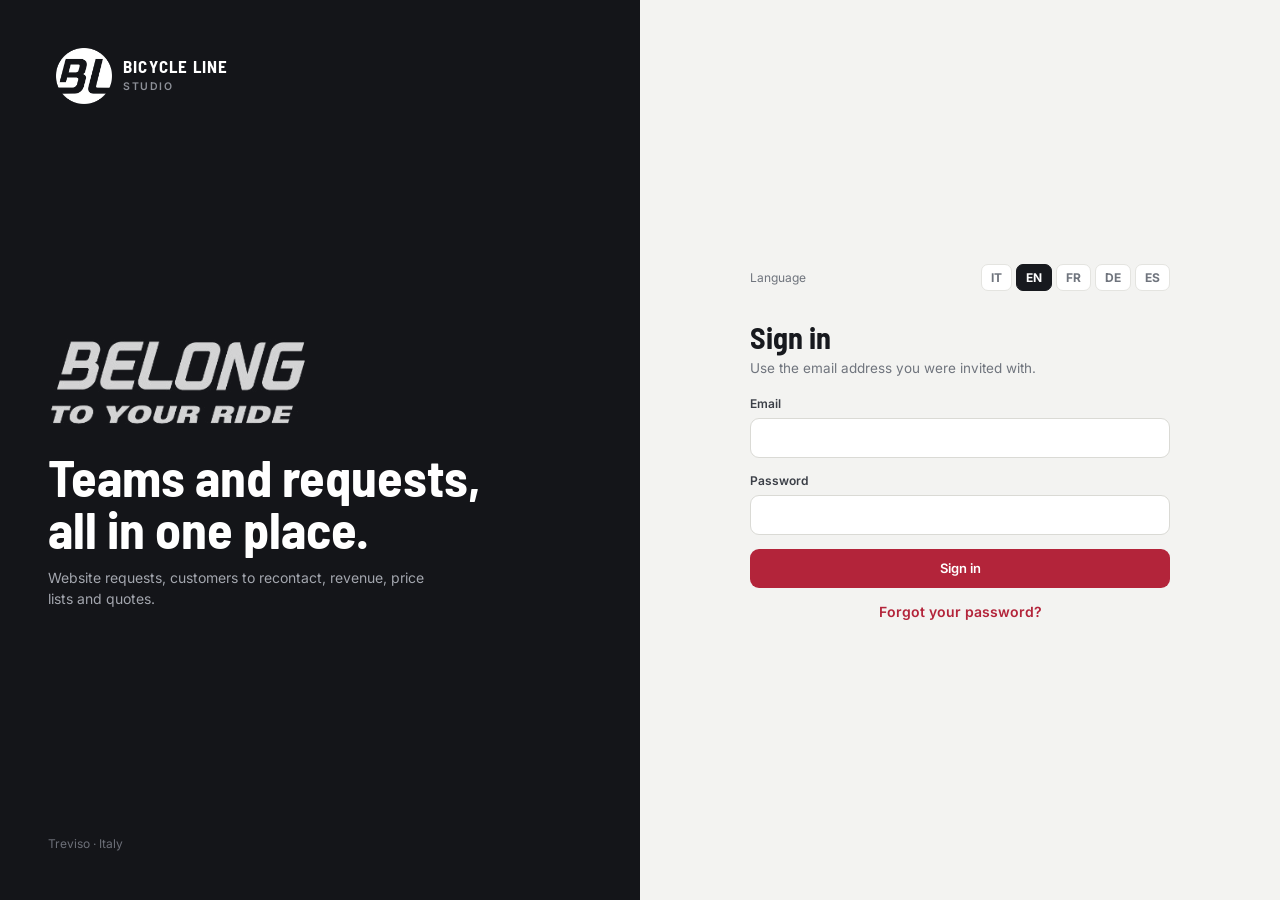
==== commit e86e3895: "Add files via upload" ====
--- a/index.html
+++ b/index.html
@@ -14,23 +14,24 @@
 <body>
 <div id="app"></div>
 <div id="docroot"></div>
+<script src="js/img-fallback.js?v=15"></script>
 <script src="js/config.js"></script>
 <script src="js/i18n.js"></script>
 <script src="js/pricing.js"></script>
-<script src="js/catalog-data.js?v=14"></script>
-<script src="js/listino-2027.js?v=14"></script>
-<script src="js/sql-numeri.js?v=14"></script>
+<script src="js/catalog-data.js?v=15"></script>
+<script src="js/listino-2027.js?v=15"></script>
+<script src="js/sql-numeri.js?v=15"></script>
 <script src="js/seed.js"></script>
 <script src="js/store-local.js"></script>
-<script src="js/store-supabase.js?v=14"></script>
-<script src="js/core.js?v=14"></script>
+<script src="js/store-supabase.js?v=15"></script>
+<script src="js/core.js?v=15"></script>
 <script src="js/views/home.js"></script>
-<script src="js/views/crm.js?v=14"></script>
+<script src="js/views/crm.js?v=15"></script>
 <script src="js/views/catalog.js"></script>
 <script src="js/views/comments.js"></script>
 <script src="js/views/editor.js"></script>
-<script src="js/views/admin.js?v=14"></script>
-<script src="js/quote-pdf.js"></script>
+<script src="js/views/admin.js?v=15"></script>
+<script src="js/quote-pdf.js?v=15"></script>
 <script>BL.start();</script>
 </body>
 </html>
